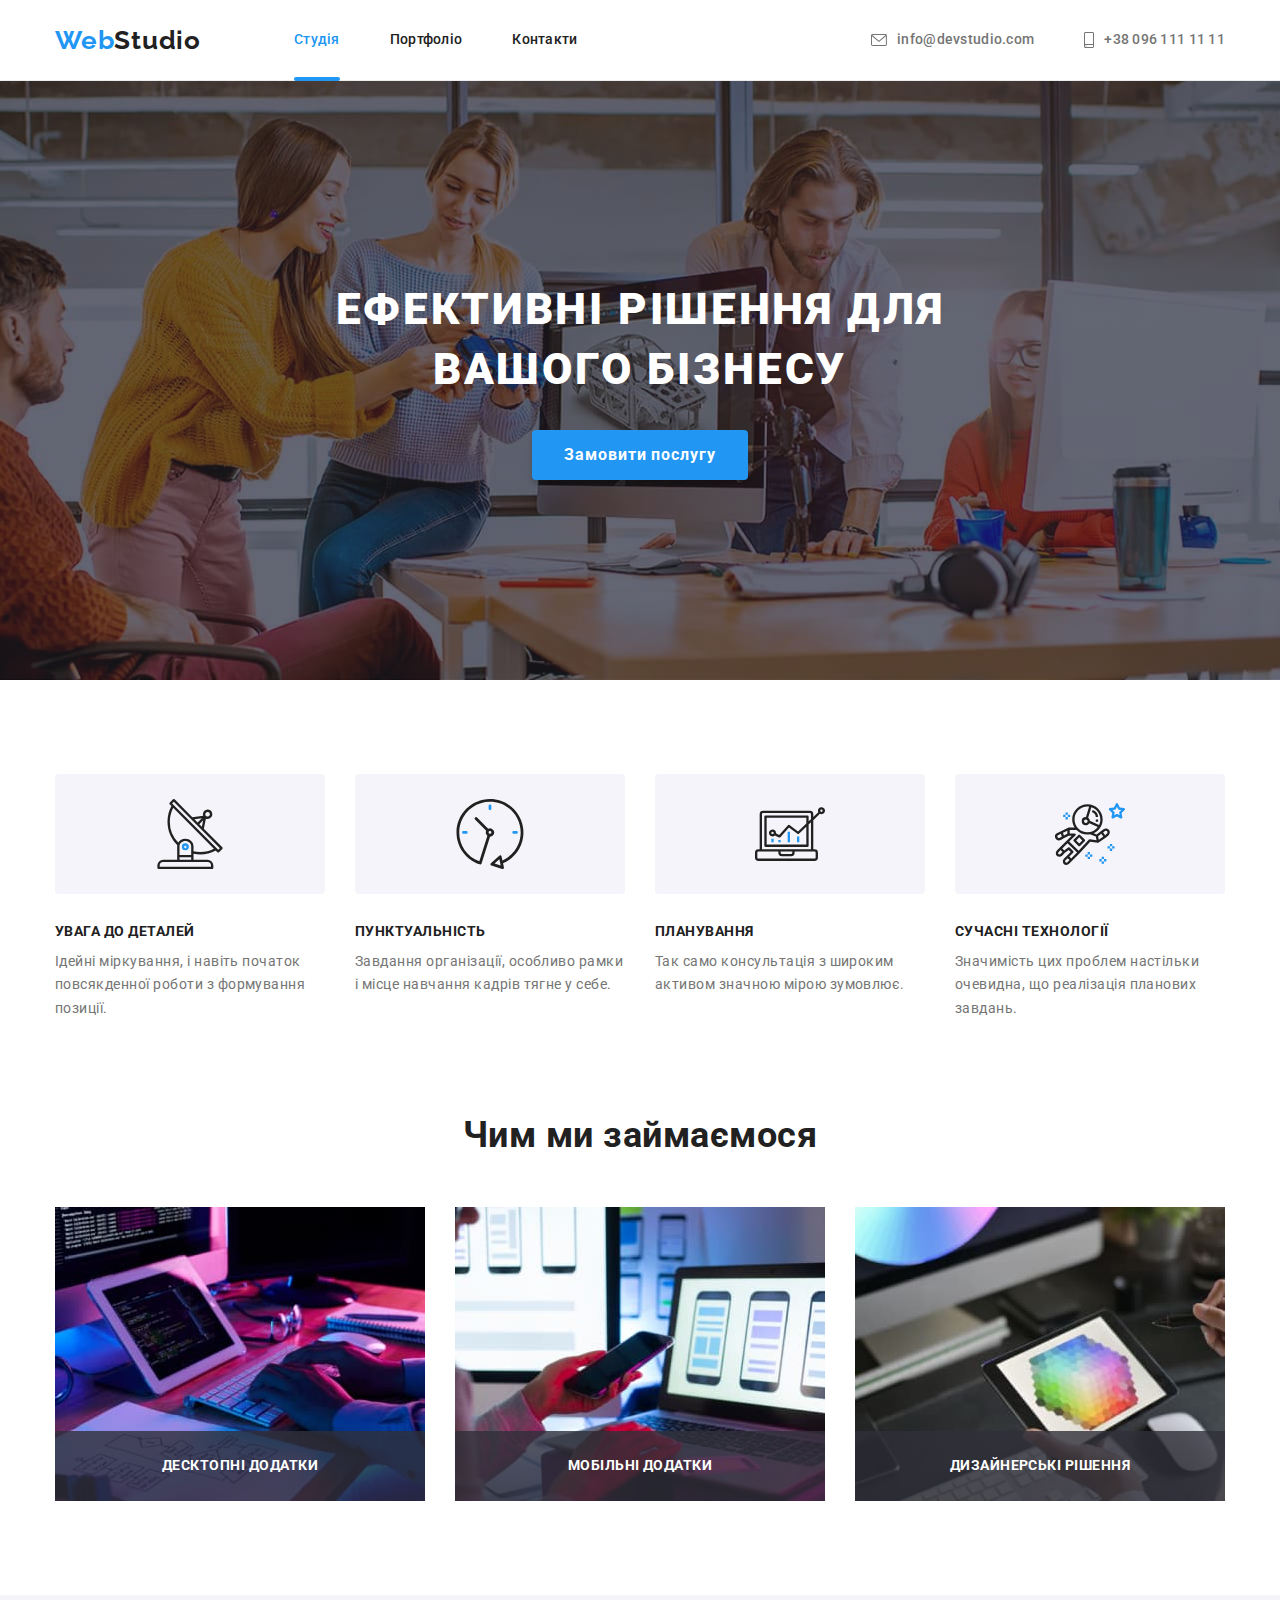
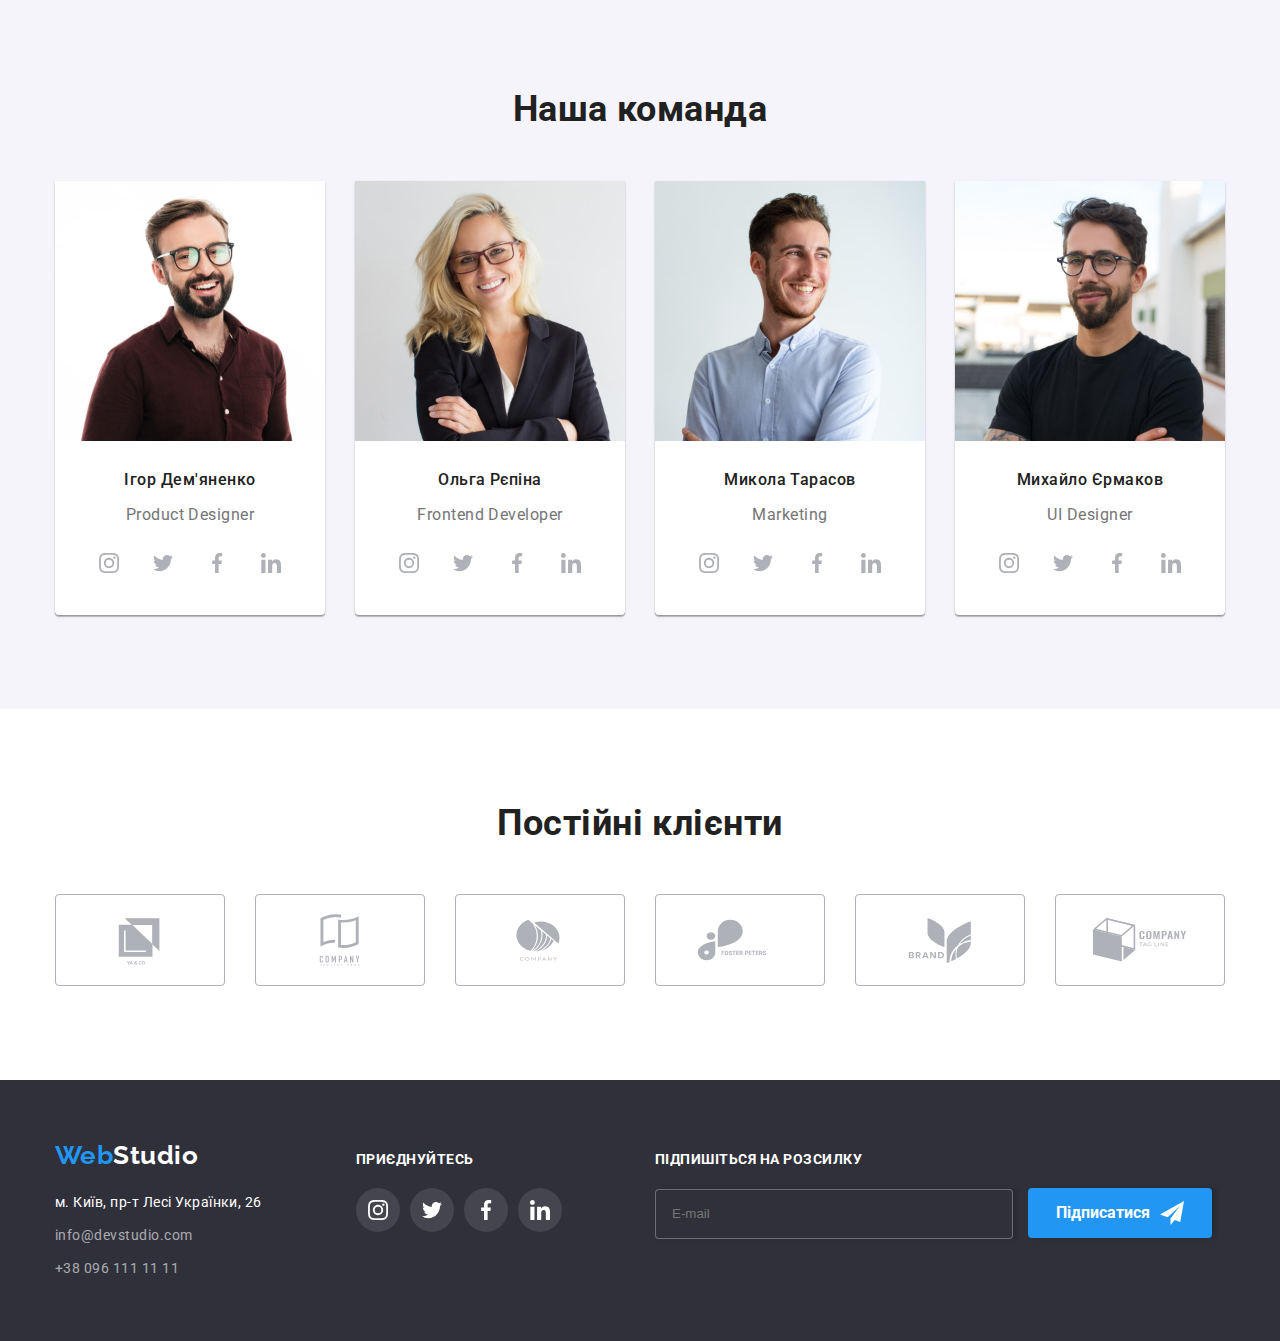
==== index.html @ 7a82b0f8 "Added form for footer" ====
<!DOCTYPE html>
<html lang="uk">
  <head>
    <meta charset="UTF-8" />
    <meta http-equiv="X-UA-Compatible" content="IE=edge" />
    <meta name="viewport" content="width=device-width, initial-scale=1.0" />
    <link
      href="https://fonts.googleapis.com/css2?family=Raleway:wght@700&family=Roboto:wght@400;500;700;900&display=swap"
      rel="stylesheet"
    />
    <link
      rel="stylesheet"
      href="https://cdnjs.cloudflare.com/ajax/libs/modern-normalize/1.1.0/modern-normalize.min.css"
      integrity="sha512-wpPYUAdjBVSE4KJnH1VR1HeZfpl1ub8YT/NKx4PuQ5NmX2tKuGu6U/JRp5y+Y8XG2tV+wKQpNHVUX03MfMFn9Q=="
      crossorigin="anonymous"
      referrerpolicy="no-referrer"
    />
    <link rel="stylesheet" href="./css/styles.css" />
    <title>Web Studio</title>
  </head>

  <body>
    <!--Header-->
    <header class="page-header">
      <div class="container main-nav">
        <nav class="site-nav">
          <a href="./" class="logo"><span>Web</span>Studio</a>

          <ul class="nav-list list">
            <li class="item"><a href="./index.html" class="link current">Студія</a></li>
            <li class="item"><a href="./portfolio.html" class="link">Портфоліо</a></li>
            <li class="item"><a href="" class="link">Контакти</a></li>
          </ul>
        </nav>

        <ul class="contact-nav list">
          <li class="item">
            <a href="mailto:info@devstudio.com" class="contact link"
              ><svg class="contact-icon" width="16" height="12">
                <use href="./images/symbol-defs.svg#envelope"></use></svg
              >info@devstudio.com</a
            >
          </li>
          <li class="item">
            <a href="tel:+380961111111" class="contact link"
              ><svg class="contact-icon" width="10" height="16">
                <use href="./images/symbol-defs.svg#smartphone"></use></svg
              >+38 096 111 11 11</a
            >
          </li>
        </ul>
      </div>
    </header>

    <main>
      <!-- Hero -->
      <section class="section hero">
        <div class="container">
          <h1 class="hero-title">
            Ефективні рішення для <br />
            вашого бізнесу
          </h1>
          <button type="button" class="btn primary" data-modal-open>Замовити послугу</button>
        </div>
      </section>

      <!--Feautures-->
      <section class="section">
        <!-- Прихований заголовок -->
        <h2 class="visually-hidden">Наші переваги</h2>
        <div class="container section-content">
          <ul class="features-list list">
            <li class="item">
              <div class="features-thumb">
                <svg class="features-icon" width="70" height="70">
                  <use href="./images/symbol-defs.svg#antenna"></use>
                </svg>
              </div>
              <h3 class="title">УВАГА ДО ДЕТАЛЕЙ</h3>
              <p>Ідейні міркування, і навіть початок повсякденної роботи з формування позиції.</p>
            </li>
            <li class="item">
              <div class="features-thumb">
                <svg class="features-icon" width="70" height="70">
                  <use href="./images/symbol-defs.svg#clock"></use>
                </svg>
              </div>
              <h3 class="title">ПУНКТУАЛЬНІСТЬ</h3>
              <p>Завдання організації, особливо рамки і місце навчання кадрів тягне у себе.</p>
            </li>
            <li class="item">
              <div class="features-thumb">
                <svg class="features-icon" width="70" height="70">
                  <use href="./images/symbol-defs.svg#diagram"></use>
                </svg>
              </div>
              <h3 class="title">ПЛАНУВАННЯ</h3>
              <p>Так само консультація з широким активом значною мірою зумовлює.</p>
            </li>
            <li class="item">
              <div class="features-thumb">
                <svg class="features-icon" width="70" height="70">
                  <use href="./images/symbol-defs.svg#astronaut"></use>
                </svg>
              </div>
              <h3 class="title">СУЧАСНІ ТЕХНОЛОГІЇ</h3>
              <p>Значимість цих проблем настільки очевидна, що реалізація планових завдань.</p>
            </li>
          </ul>
        </div>
      </section>

      <!--Gallery-->
      <section class="about section">
        <div class="container section-content">
          <h2 class="section-title">Чим ми займаємося</h2>
          <ul class="gallery-list list">
            <li class="item">
              <div class="gallery-thumb">
                <img src="./images/desktop.jpg" alt="десктоп" width="370" height="294" />
                <div class="gallery-item-title">
                  <h3 class="title">Десктопні додатки</h3>
                </div>
              </div>
            </li>
            <li class="item">
              <div class="gallery-thumb">
                <img src="./images/notebook.jpg" alt="ноутбук" width="370" height="294" />
                <div class="gallery-item-title">
                  <h3 class="title">Мобільні додатки</h3>
                </div>
              </div>
            </li>
            <li class="item">
              <div class="gallery-thumb">
                <img src="./images/tablet.jpg" alt="таблет" width="370" height="294" />
                <div class="gallery-item-title">
                  <h3 class="title">Дизайнерські рішення</h3>
                </div>
              </div>
            </li>
          </ul>
        </div>
      </section>

      <!--Team-->
      <section class="section team">
        <div class="container">
          <h2 class="section-title">Наша команда</h2>
          <ul class="team-list list">
            <li class="item">
              <img src="./images/ihor.jpg" alt="Ігор Дем'яненко" width="270" height="260" />
              <div class="team-card">
                <h3 class="title">Ігор Дем'яненко</h3>
                <p lang="en">Product Designer</p>
                <ul class="social-list list">
                  <li class="social-item">
                    <a href="./" class="social-link" aria-label="Посилання на Instagram">
                      <svg class="social-icon" width="20" height="20">
                        <use href="./images/symbol-defs.svg#instagram"></use>
                      </svg>
                    </a>
                  </li>
                  <li class="social-item">
                    <a href="./" class="social-link" aria-label="Посилання на Twitter">
                      <svg class="social-icon" width="20" height="20">
                        <use href="./images/symbol-defs.svg#twitter"></use>
                      </svg>
                    </a>
                  </li>
                  <li class="social-item">
                    <a href="./" class="social-link" aria-label="Посилання на Facebook">
                      <svg class="social-icon" width="20" height="20">
                        <use href="./images/symbol-defs.svg#facebook"></use>
                      </svg>
                    </a>
                  </li>
                  <li class="social-item">
                    <a href="./" class="social-link" aria-label="Посилання на Linkedin">
                      <svg class="social-icon" width="20" height="20">
                        <use href="./images/symbol-defs.svg#linkedin"></use>
                      </svg>
                    </a>
                  </li>
                </ul>
              </div>
            </li>
            <li class="item">
              <img src="./images/olha.jpg" alt="Ольга Рєпіна" width="270" height="260" />
              <div class="team-card">
                <h3 class="title">Ольга Рєпіна</h3>
                <p lang="en">Frontend Developer</p>
                <ul class="social-list list">
                  <li class="social-item">
                    <a href="./" class="social-link" aria-label="Посилання на Instagram">
                      <svg class="social-icon" width="20" height="20">
                        <use href="./images/symbol-defs.svg#instagram"></use>
                      </svg>
                    </a>
                  </li>
                  <li class="social-item">
                    <a href="./" class="social-link" aria-label="Посилання на Twitter">
                      <svg class="social-icon" width="20" height="20">
                        <use href="./images/symbol-defs.svg#twitter"></use>
                      </svg>
                    </a>
                  </li>
                  <li class="social-item">
                    <a href="./" class="social-link" aria-label="Посилання на Facebook">
                      <svg class="social-icon" width="20" height="20">
                        <use href="./images/symbol-defs.svg#facebook"></use>
                      </svg>
                    </a>
                  </li>
                  <li class="social-item">
                    <a href="./" class="social-link" aria-label="Посилання на Linkedin">
                      <svg class="social-icon" width="20" height="20">
                        <use href="./images/symbol-defs.svg#linkedin"></use>
                      </svg>
                    </a>
                  </li>
                </ul>
              </div>
            </li>
            <li class="item">
              <img src="./images/mykola.jpg" alt="Микола Тарасов" width="270" height="260" />
              <div class="team-card">
                <h3 class="title">Микола Тарасов</h3>
                <p lang="en">Marketing</p>
                <ul class="social-list list">
                  <li class="social-item">
                    <a href="./" class="social-link" aria-label="Посилання на Instagram">
                      <svg class="social-icon" width="20" height="20">
                        <use href="./images/symbol-defs.svg#instagram"></use>
                      </svg>
                    </a>
                  </li>
                  <li class="social-item">
                    <a href="./" class="social-link" aria-label="Посилання на Twitter">
                      <svg class="social-icon" width="20" height="20">
                        <use href="./images/symbol-defs.svg#twitter"></use>
                      </svg>
                    </a>
                  </li>
                  <li class="social-item">
                    <a href="./" class="social-link" aria-label="Посилання на Facebook">
                      <svg class="social-icon" width="20" height="20">
                        <use href="./images/symbol-defs.svg#facebook"></use>
                      </svg>
                    </a>
                  </li>
                  <li class="social-item">
                    <a href="./" class="social-link" aria-label="Посилання на Linkedin">
                      <svg class="social-icon" width="20" height="20">
                        <use href="./images/symbol-defs.svg#linkedin"></use>
                      </svg>
                    </a>
                  </li>
                </ul>
              </div>
            </li>
            <li class="item">
              <img src="./images/myhailo.jpg" alt="Михайло Єрмаков" width="270" height="260" />
              <div class="team-card">
                <h3 class="title">Михайло Єрмаков</h3>
                <p lang="en">UI Designer</p>
                <ul class="social-list list">
                  <li class="social-item">
                    <a href="./" class="social-link" aria-label="Посилання на Instagram">
                      <svg class="social-icon" width="20" height="20">
                        <use href="./images/symbol-defs.svg#instagram"></use>
                      </svg>
                    </a>
                  </li>
                  <li class="social-item">
                    <a href="./" class="social-link" aria-label="Посилання на Twitter">
                      <svg class="social-icon" width="20" height="20">
                        <use href="./images/symbol-defs.svg#twitter"></use>
                      </svg>
                    </a>
                  </li>
                  <li class="social-item">
                    <a href="./" class="social-link" aria-label="Посилання на Facebook">
                      <svg class="social-icon" width="20" height="20">
                        <use href="./images/symbol-defs.svg#facebook"></use>
                      </svg>
                    </a>
                  </li>
                  <li class="social-item">
                    <a href="./" class="social-link" aria-label="Посилання на Linkedin">
                      <svg class="social-icon" width="20" height="20">
                        <use href="./images/symbol-defs.svg#linkedin"></use>
                      </svg>
                    </a>
                  </li>
                </ul>
              </div>
            </li>
          </ul>
        </div>
      </section>

      <!--Partners-->
      <section class="section partner">
        <div class="container">
          <h2 class="section-title">Постійні клієнти</h2>
          <ul class="partner-list list">
            <li class="client-item">
              <a href="./" class="client-link">
                <svg class="client-icon" width="106" height="60">
                  <use href="./images/symbol-defs.svg#client1"></use>
                </svg>
              </a>
            </li>
            <li class="client-item">
              <a href="./" class="client-link">
                <svg class="client-icon" width="106" height="60">
                  <use href="./images/symbol-defs.svg#client2"></use>
                </svg>
              </a>
            </li>
            <li class="client-item">
              <a href="./" class="client-link">
                <svg class="client-icon" width="106" height="60">
                  <use href="./images/symbol-defs.svg#client3"></use>
                </svg>
              </a>
            </li>
            <li class="client-item">
              <a href="./" class="client-link">
                <svg class="client-icon" width="106" height="60">
                  <use href="./images/symbol-defs.svg#client4"></use>
                </svg>
              </a>
            </li>
            <li class="client-item">
              <a href="./" class="client-link">
                <svg class="client-icon" width="106" height="60">
                  <use href="./images/symbol-defs.svg#client5"></use>
                </svg>
              </a>
            </li>
            <li class="client-item">
              <a href="./" class="client-link">
                <svg class="client-icon" width="106" height="60">
                  <use href="./images/symbol-defs.svg#client6"></use>
                </svg>
              </a>
            </li>
          </ul>
        </div>
      </section>
    </main>

    <!--Footer-->
    <footer class="footer">
      <div class="container footer-nav">
        <div class="footer-address">
          <a href="/" class="footer-logo"><span>Web</span>Studio</a>
          <address class="address item">м. Київ, пр-т Лесі Українки, 26</address>

          <ul class="footer-contact list">
            <li class="item">
              <a href="mailto:info@devstudio.com" class="link">info@devstudio.com</a>
            </li>
            <li class="item"><a href="tel:+380961111111" class="link">+38 096 111 11 11</a></li>
          </ul>
        </div>
        <div class="footer-social">
          <p class="footer-title">Приєднуйтесь</p>
          <ul class="footer-list list">
            <li class="footer-item">
              <a href="./" class="footer-link" aria-label="Посилання на Instagram">
                <svg class="social-icon" width="20" height="20">
                  <use href="./images/symbol-defs.svg#instagram"></use>
                </svg>
              </a>
            </li>
            <li class="footer-item">
              <a href="./" class="footer-link" aria-label="Посилання на Twitter">
                <svg class="social-icon" width="20" height="20">
                  <use href="./images/symbol-defs.svg#twitter"></use>
                </svg>
              </a>
            </li>
            <li class="footer-item">
              <a href="./" class="footer-link" aria-label="Посилання на Facebook">
                <svg class="social-icon" width="20" height="20">
                  <use href="./images/symbol-defs.svg#facebook"></use>
                </svg>
              </a>
            </li>
            <li class="footer-item">
              <a href="./" class="footer-link" aria-label="Посилання на Linkedin">
                <svg class="social-icon" width="20" height="20">
                  <use href="./images/symbol-defs.svg#linkedin"></use>
                </svg>
              </a>
            </li>
          </ul>
        </div>
        <div class="footer-form">
          <form class="footer-form-field">
          <label for="newslatter" class="footer-form-title">Підпишіться на розсилку</label>
          <input class="footer-form-email" type="email" name="mail" id="newslatter" placeholder="E-mail">
          <button class="footer-form-button" type="submit">Підписатися</button>
        </form>
        </div>
      </div>
    </footer>

    <div class="backdrop is-hidden" data-modal>
      <div class="modal">
        <button class="modal-button" type="button" data-modal-close>
          <svg width="11" height="11">
            <use href="./images/symbol-defs.svg#close"></use>
          </svg>
        </button>
      </div>
    </div>
    <script src="./js/modal.js"></script>
  </body>
</html>
---- css/styles.css ----
:root {
  --primary-text-color: #757575;
  --secondary-text-color: #ffffff;
  --title-text-color: #212121;
  --accent-color: #2196f3;
  --primary-bg-color: #f5f5f5;
  --secondary-bg-color: #f5f4fa;
  --modal-bg-color: #ffffff;
  --card-set-gap: 30px;
  --titing-function: cubic-bezier(0.4, 0, 0.2, 1);
}

body {
  margin: 0;
  padding-top: 80px;
  
  color: var(--primary-text-color);
  background-color: #fff;

  font-family: roboto, sans-serif;
  letter-spacing: 0.03em;
}

/* Utilities */

*,
*::before,
*::after {
  box-sizing: border-box;
}

img {
  display: block;
  max-width: 100%;
  height: auto;
}

.list {
  padding: 0;
  margin: 0;
  list-style: none;
}

.visually-hidden {
  position: absolute;
  white-space: nowrap;
  width: 1px;
  height: 1px;
  overflow: hidden;
  border: 0;
  padding: 0;
  clip: rect(0 0 0 0);
  clip-path: inset(50%);
  margin: -1px;
}

/* Container */

.container {
  width: 1200px;
  padding-left: 15px;
  padding-right: 15px;
  margin-left: auto;
  margin-right: auto;
}

/* ------------------------------------------------ */
/* Page header */

.page-header {
  position: fixed;
  width: 100%;
  top: 0;
  left: 0;
  min-height: 80px;
  z-index: 5;

  background-color: var(--secondary-text-color);
  border-bottom: 1px solid #ececec;
}

/* Logo */
.logo {
  color: var(--title-text-color);

  text-decoration: none;
  font-family: Raleway, sans-serif;
  font-weight: 700;
  font-size: 26px;
  line-height: 1.19;
  letter-spacing: 0.03em;
}

.logo span {
  color: var(--accent-color);
}

/* Site nav */

.main-nav {
  display: flex;
}

.site-nav {
  display: flex;
  align-items: center;
}

.site-nav .item + .item {
  margin-left: 50px;
}

.nav-list {
  display: flex;
  margin-left: 93px;
}

.nav-list .item {
  position: relative;
}

.current::after {
  position: absolute;
  content: '';
  bottom: -1px;
  right: 0;

  display: block;
  width: 100%;
  height: 4px;

  background-color: var(--accent-color);
  border-radius: 2px;
}

.site-nav .link {
  display: block;
  padding-top: 32px;
  padding-bottom: 32px;

  color: var(--title-text-color);

  text-decoration: none;
  font-weight: 500;
  font-size: 14px;
  line-height: 1.14;
  letter-spacing: 0.02em;

  transition: color 250ms var(--titing-function);
}

.site-nav .link:hover,
.site-nav .link:focus {
  color: var(--accent-color);
}

.site-nav .link.current {
  color: var(--accent-color);
}

.contact-nav {
  display: flex;
  margin-left: auto;
}

.contact-nav .item + .item {
  margin-left: 50px;
}

.contact-nav .contact {
  display: inline-flex;
  padding-top: 32px;
  padding-bottom: 32px;
  align-items: center;

  color: var(--primary-text-color);
  text-decoration: none;
  font-weight: 500;
  font-size: 14px;
  line-height: 1.14;
  letter-spacing: 0.02em;

  transition: color 250ms var(--titing-function);
}

.contact:hover,
.contact:focus {
  color: var(--accent-color);
}

.contact-icon {
  fill: var(--primary-text-color);
  margin-right: 10px;

  transition: fill 250ms var(--titing-function);
}

.contact:hover .contact-icon,
.contact:focus .contact-icon {
  fill: var(--accent-color);
}

/* Hero */

.section.no-padding {
  padding-top: 0;
  padding-bottom: 0;
}

.section {
  padding-top: 94px;
  padding-bottom: 94px;

  font-size: 14px;
  line-height: 1.71;
}

.hero {
  text-align: center;
  padding-top: 200px;
  padding-bottom: 200px;

  background-repeat: no-repeat;
  background-position: center;
  background-size: cover;

  background-color: #2F303A;
}

.section.hero {
  max-width: 1600px;
  max-height: 600px;
  margin-left: auto;
  margin-right: auto;
  background-image:
    linear-gradient(to right,
      rgba(47, 48, 58, 0.4),
      rgba(47, 48, 58, 0.4)),
    url("../images/background.jpg");
}

.hero-title {
  margin-top: 0;
  margin-bottom: 30px;

  color: var(--secondary-text-color);
  font-weight: 900;
  font-size: 44px;
  line-height: 1.36;
  letter-spacing: 0.06em;
  text-transform: uppercase;
}

/* main button */

.btn.primary {
  display: inline-block;
  border-radius: 4px;
  padding: 10px 32px;
  min-width: 216px;
  cursor: pointer;

  border: none;
  box-shadow: 0px 4px 4px rgba(0, 0, 0, 0.15);

  color: var(--secondary-text-color);
  background-color: var(--accent-color);

  font-family: inherit;
  font-weight: 700;
  font-size: 16px;
  line-height: 1.87;
  letter-spacing: 0.06em;
  text-align: center;

  transition: background-color 250ms var(--titing-function);
}

.btn.primary:hover,
.btn.primary:focus {
  color: var(--primary-bg-color);
  background-color: #188CE8;
}

/* Прихований заголовок */
.hiden-title {
  margin-top: 0;
  margin-bottom: 0;
}

/* Sections*/

.section-title {
  margin-top: 0;
  margin-bottom: 50px;

  color: var(--title-text-color);
  font-weight: 700;
  font-size: 36px;
  line-height: 1.16;
  text-align: center;
}

.section-content .title {
  margin-top: 0;
  margin-bottom: 10px;

  color: var(--title-text-color);
  font-weight: 700;
  font-size: 14px;
  line-height: 1.14;
  text-transform: uppercase;
}

.section-content p {
  margin-top: 0;
  margin-bottom: 0;
}

/* Features */

.features-list {
  display: flex;
  flex-wrap: wrap;
  gap: var(--card-set-gap);
}

.features-list > .item {
  flex-basis: calc((100% - 90px) / 4);
}

.features-thumb {
  display: block;
  margin-bottom: 30px;
  height: 120px;
  padding: 25px 100px;

  border-radius: 4px;
  background-color: var(--secondary-bg-color);
}

.features-icon {
  background-position: center;
}

/* Gallery */

.section.about {
  padding-top: 0;
}

.gallery-list {
  display: flex;
  flex-wrap: wrap;
  gap: var(--card-set-gap);

  text-align: center;
}

.gallery-list > .item {
  flex-basis: calc((100% - 60px) / 3);
}

.gallery-thumb {
  position: relative;
}

.gallery-item-title {
  position: absolute;
  width: 100%;
  bottom: 0;
  left: 0;

  padding-top: 27px;
  padding-bottom: 27px;

  background-color: rgba(47, 48, 58, 0.8);
}

.gallery-item-title .title {
  margin: 0;
  
  text-transform: uppercase;
  color: var(--secondary-text-color);
}

/* Team */

.team {
  background-color: #F5F4FA;
  font-size: 16px;
  line-height: 1.18;
  text-align: center;
}

.team-list .title {
  color: var(--title-text-color);
  font-weight: 500;
  font-size: 16px;
  line-height: 1.18;
}

.team-list {
  display: flex;
  flex-wrap: wrap;
  gap: var(--card-set-gap);
}

.team-list > .item {
  flex-basis: calc((100% - 90px) / 4);

  background-color: #ffffff;
  border-radius: 0px 0px 4px 4px;
  box-shadow: 
    0px 1px 3px rgba(0, 0, 0, 0.12), 
    0px 1px 1px rgba(0, 0, 0, 0.14), 
    0px 2px 1px rgba(0, 0, 0, 0.2);
}

.team-card h3 {
  margin-top: 0;
}

.team-card p {
  margin-top: 0;
  margin-bottom: 16px;
}

.team-card {
  padding-top: 30px;
  padding-bottom: 30px;
}

.social-list {
  display: flex;
  flex-wrap: wrap;
  gap: 10px;
  justify-content: center;
}

.social-link {
  display: flex;
  justify-content: center;
  align-items: center;
  background-color: inherit;
  border-radius: 50%;
  height: 44px;
  width: 44px;

  transition: background-color 250ms var(--titing-function);
}

.social-icon {
  width: 20px;
  height: 20px;
  fill: #AFB1B8; 

  transition: fill 250ms var(--titing-function);
}

.social-link:hover,
.social-link:focus {
  background-color: var(--accent-color);
  border-radius: 50%;
}

.social-link:hover .social-icon,
.social-link:focus .social-icon {
  fill: #ffffff;
}

/* Partners */

.section.partner {
  text-align: center;
}

.partner-list {
  display: flex;
  flex-wrap: wrap;
  gap: var(--card-set-gap);
}

.partner-list .client-item {
  flex-basis: calc((100% - 150px) / 6);  
}

.client-link {
  display: block;
  height: 92px;
  padding-top: 16px;
  padding-bottom: 16px;

  border-radius: 4px;
  border: 1px solid #AFB1B8;

  transition: border 250ms var(--titing-function);
}

.client-link:hover,
.client-link:focus {
  border: 1px solid var(--accent-color);
  cursor: pointer;
}

.client-icon {
  fill: #AFB1B8;

  transition: fill 250ms var(--titing-function);
}

.client-link:hover .client-icon,
.client-link:focus .client-icon {
  fill: var(--accent-color);
}

/* Footer */

.footer {
  padding-top: 60px;
  padding-bottom: 60px;

  background-color: #2f303a;
  font-size: 14px;
  line-height: 1.71;
}

.footer-nav {
  display: flex;
  align-items: baseline;
}

.footer-logo {
  display: inline-block;
  margin-bottom: 20px;

  color: #ffffff;
  text-decoration: none;
  font-family: Raleway, sans-serif;
  font-weight: 700;
  font-size: 26px;
  line-height: 1.19;
}

.footer-logo span {
  color: var(--accent-color);
}

.footer-address {
  margin-right: 70px;
  width: 231px;
}

.address {
  color: #ffffff;
  font-style: normal;
}

.footer-nav .item:not(:last-child) {
  margin-bottom: 9px;
}

.footer-contact .link {
  color: rgba(255, 255, 255, 0.6);

  text-decoration: none;

  transition: color 250ms var(--titing-function);
}

.footer-contact .link:hover,
.footer-contact .link:focus {
  color: var(--accent-color);
}

.footer-title {
  font-weight: 700;
  font-size: 14px;
  line-height: 1.14;
  text-transform: uppercase;
  
  color: #FFFFFF;
}

.footer-social {
  display: block;
  flex-wrap: wrap;
}

.footer-list {
  display: inline-flex;
  gap: 10px;
  margin-right: 93px;
}

.footer-title {
  margin-top: 0;
  margin-bottom: 20px;
}

.footer-link {
  display: flex;
  justify-content: center;
  align-items: center;
  background: rgba(255, 255, 255, 0.1);
  border-radius: 50%;
  height: 44px;
  width: 44px;

  transition: background-color 250ms var(--titing-function);
}

.footer-link > .social-icon {
  fill: #ffffff;
}

.footer-link:hover,
.footer-link:focus {
  background-color: var(--accent-color);
  border-radius: 50%;
}

.footer-form-title {
  display: block;
  margin-bottom: 20px;

  color: var(--secondary-text-color);

  font-weight: 700;
  font-size: 14px; 
  line-height: 1.14;
  text-transform: uppercase;
}

.footer-form-email {
  width: 358px;
  height: 50px;
  padding: 15px 16px;
  margin-right: 12px;
  
  color: var(--secondary-text-color);
  background-color: #2F303A;
  border-radius: 4px;
  border: 1px solid rgba(255, 255, 255, 0.3);
  box-shadow: 4px 0px 4px rgba(0, 0, 0, 0.15);
}

.footer-form-button {
  display: inline-flex;
  align-items: center;
  max-width: 200px;
  height: 50px;
  padding: 10px 28px;
  cursor: pointer;
  

  color: var(--secondary-text-color);
  background-color: var(--accent-color);
  border: none;
  border-radius: 4px;
  box-shadow: 4px 0px 4px rgba(0, 0, 0, 0.15);

  font-family: inherit;
  font-weight: 700;
  font-size: 16px;
  line-height: 1.87;

  transition: background-color 250ms var(--titing-function);
}

.footer-form-button:hover,
.footer-form-button:focus {
  background-color: #188CE8;
}

.footer-form-button::after {
  content: '';
  width: 24px;
  height: 24px;
  margin-left: 10px;
  
  background-image: url(../images/icon-send.svg);
  background-size: contain;
}

/* ---------------Modal window----------- */

.backdrop {
  position: fixed;
  top: 0;
  left: 0;
  width: 100%;
  height: 100%;
  z-index: 6;

  background-color: rgba(0, 0, 0, 0.2);

  opacity: 1;
  transition: opacity 250ms var(--titing-function);
}

.backdrop.is-hidden {
  opacity: 0;
  pointer-events: none;
}

.modal {
  position: absolute;
  width: 528px;
  min-height: 581px;
  top: 50%;
  left: 50%;

  background-color: var(--modal-bg-color);
  box-shadow: 0px 1px 3px rgba(0, 0, 0, 0.12), 
  0px 1px 1px rgba(0, 0, 0, 0.14), 
  0px 2px 1px rgba(0, 0, 0, 0.2);
  border-radius: 4px;

  transform: translate(-50%, -50%) scale(1);
  transition: transform 250ms var(--titing-function);
}

.backdrop.is-hidden .modal {
  transform: translate(-50%, -50%) scale(1.2);
}

.modal-button {
  position: absolute;
  display: inline-block;
  top: 8px;
  right: 8px;
  width: 30px;
  height: 30px;

  cursor: pointer;
  
  border-radius: 50%;
  background-color: var(--modal-bg-color);
  border: 1px solid rgba(0, 0, 0, 0.1);
}

/* Portfolio main */

/* Buttons */

.filter {
  display: flex;
  justify-content: center;

  margin-bottom: 50px;
}

.filter .filter-item + .filter-item {
  margin-left: 8px;
}

.filter {
  list-style: none;

  background-color: #ffffff;
  font-family: inherit;
  font-weight: 500;
  font-size: 16px;
  line-height: 1.62;
  letter-spacing: 0.03em;
}

.btn.secondary {
  min-height: 38px;
  padding: 6px 22px;

  border-radius: 4px;
  border: none;

  color: var(--title-text-color);
  font-family: inherit;
  text-align: center;
  font-weight: 500;
  font-size: 16px;
  line-height: 1.62;
  letter-spacing: 0.03em;

  transition: background-color 250ms var(--titing-function),
  color 250ms var(--titing-function),
  box-shadow 250ms var(--titing-function);
}

.btn.secondary:hover,
.btn.secondary:focus {
  color: var(--secondary-text-color);
  background-color: var(--accent-color);
  box-shadow: 
    0px 3px 1px rgba(0, 0, 0, 0.1), 
    0px 1px 2px rgba(0, 0, 0, 0.08),
    0px 2px 2px rgba(0, 0, 0, 0.12);

  cursor: pointer;
}

/* Cards set */

.card p {
  margin-top: 0;
  margin-bottom: 0;
}

.card-set {
  display: flex;
  flex-wrap: wrap;
  gap: var(--card-set-gap);

  font-size: 16px;
  line-height: 1.87;
}

.card-set-item {
  flex-basis: calc((100% - 60px) / 3);
}

.card-set-item .link {
  display: block;

  transition: box-shadow 250ms var(--titing-function);
}

.card-set-item .link:hover,
.card-set-item .link:focus {
  box-shadow: 0px 1px 1px rgba(0, 0, 0, 0.12), 0px 4px 4px rgba(0, 0, 0, 0.06), 1px 4px 6px rgba(0, 0, 0, 0.16);
}

.card-thumb {
  position: relative;
  overflow: hidden;
}

.card-thumb-overlay {
  position: absolute;
  width: 100%;
  height: 100%;
  top: 0;
  left: 0;
  background-color: rgba(33, 150, 243, 0.9);

  transform: translateY(100%);
  transition: transform 250ms var(--titing-function);
}

.card-set-item:hover .card-thumb-overlay,
.card-set-item:focus .card-thumb-overlay {
  transform: translateY(0);
}

.card-thumb-text {
  padding: 63px 24px 0 24px;

  font-size: 18px;
  line-height: 1.5555;

  color: var(--secondary-text-color);
}

.card-set .title {
  margin-top: 0;
  margin-bottom: 10px;

  color: var(--title-text-color);

  font-weight: 700;
  font-size: 18px;
  line-height: 2;
  letter-spacing: 0.06em;
}

.card-info {
  padding: 20px 24px;
  border-left: 1px solid #EEEEEE;
  border-right: 1px solid #EEEEEE;
  border-bottom: 1px solid #EEEEEE;
}
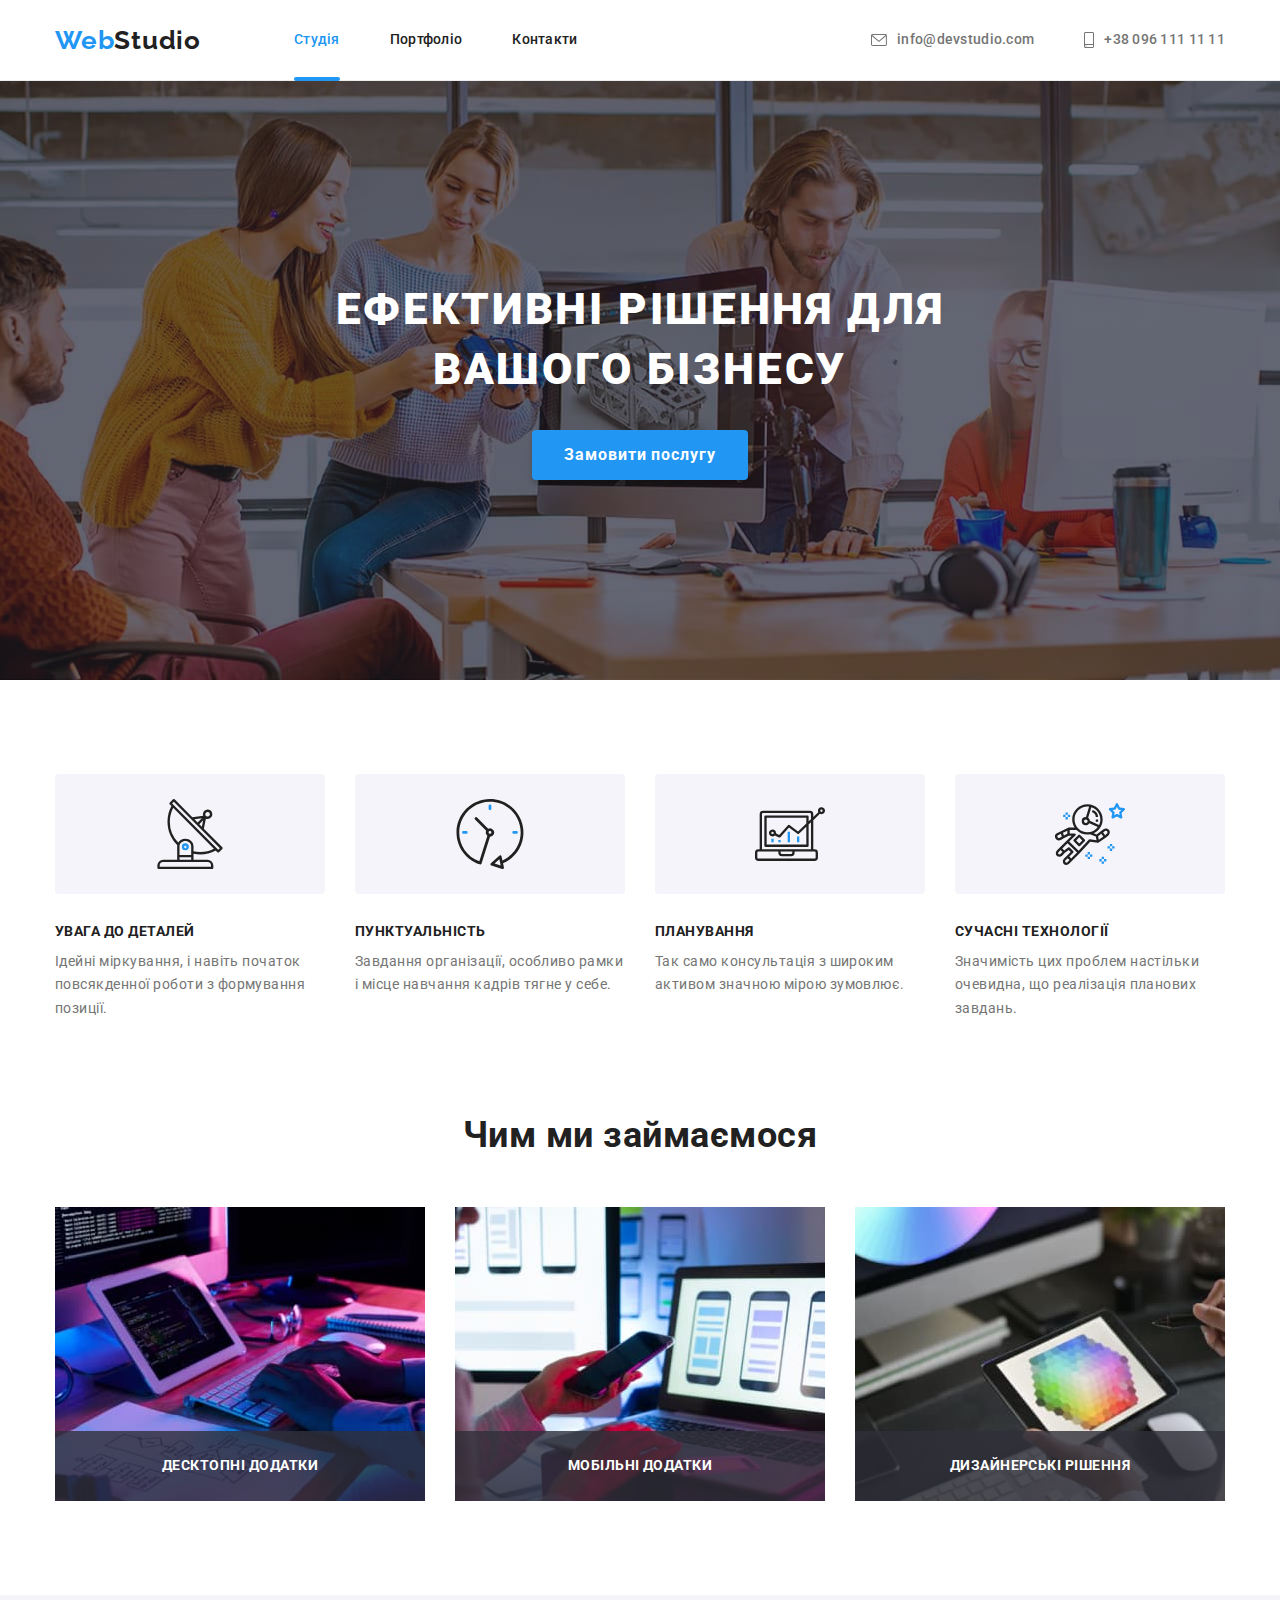
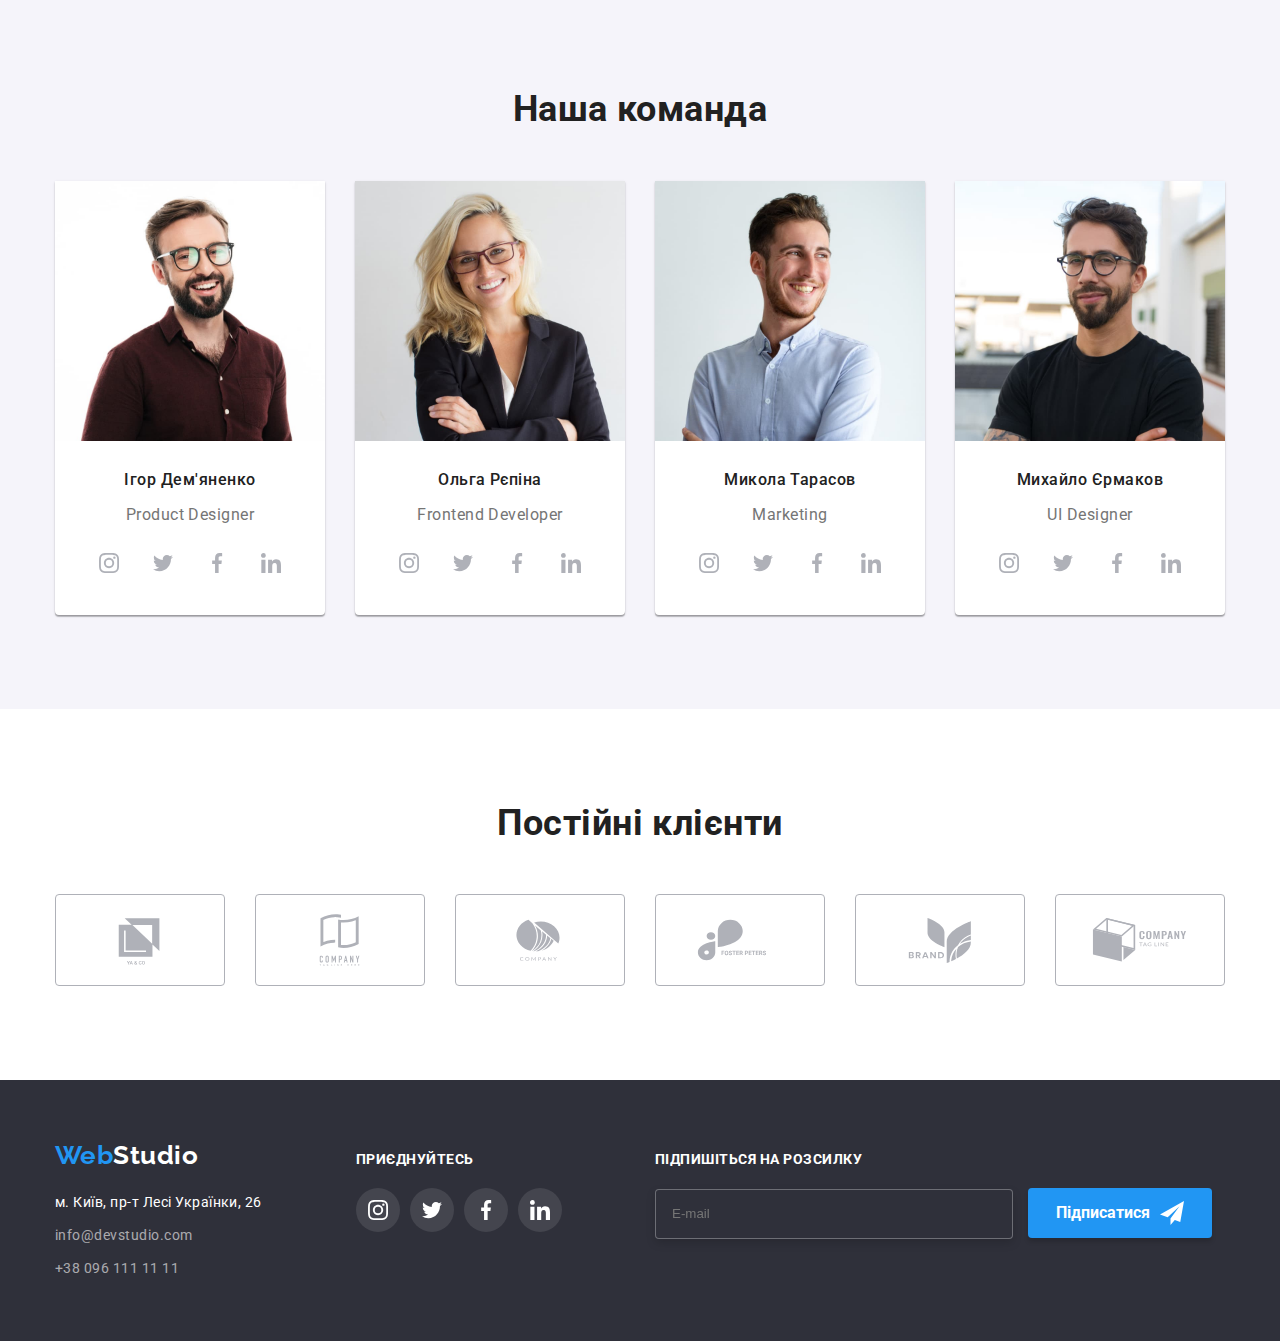
==== commit a78931e1: "Finished modal and footer forms" ====
--- a/index.html
+++ b/index.html
@@ -399,13 +399,17 @@
             </li>
           </ul>
         </div>
-        <div class="footer-form">
-          <form class="footer-form-field">
-          <label for="newslatter" class="footer-form-title">Підпишіться на розсилку</label>
-          <input class="footer-form-email" type="email" name="mail" id="newslatter" placeholder="E-mail">
+        <form class="footer-form" autocomplete="on">
+          <label class="footer-form-title" for="newslatter">Підпишіться на розсилку</label>
+          <input
+            class="footer-form-email"
+            type="email"
+            name="mail"
+            id="newslatter"
+            placeholder="E-mail"
+          />
           <button class="footer-form-button" type="submit">Підписатися</button>
         </form>
-        </div>
       </div>
     </footer>
 
@@ -416,6 +420,61 @@
             <use href="./images/symbol-defs.svg#close"></use>
           </svg>
         </button>
+        <b class="modal-title">Залиште свої дані, ми вам передзвонимо</b>
+
+        <form class="modal-form" autocomplete="on">
+          <div role="form-group" class="modal-form-field">
+            <label class="modal-form-label" for="name">Ім'я</label>
+            <svg class="modal-form-icon" width="18" height="18">
+              <use href="./images/symbol-defs.svg#person"></use>
+            </svg>
+            <input
+              class="modal-form-input"
+              type="text"
+              name="username"
+              id="name"
+            />
+          </div>
+          <div role="form-group" class="modal-form-field">
+            <label class="modal-form-label" for="tel">Телефон</label>
+            <svg class="modal-form-icon" width="18" height="18">
+              <use href="./images/symbol-defs.svg#phone"></use>
+            </svg>
+            <input
+              class="modal-form-input"
+              type="tel"
+              name="phone_number"
+              id="tel"
+            />
+          </div>
+          <div role="form-group" class="modal-form-field">
+            <label class="modal-form-label" for="mail">Пошта</label>
+            <svg class="modal-form-icon" width="18" height="18">
+              <use href="./images/symbol-defs.svg#email"></use>
+            </svg>
+            <input
+              class="modal-form-input"
+              type="email"
+              name="email_address"
+              id="mail"
+            />
+          </div>
+          <div role="form-group" class="modal-form-field">
+            <label class="modal-form-label" for="comment">Коментар</label>
+            <textarea
+              class="modal-form-input"
+              name="comment"
+              id="comment"
+              placeholder="Введіть текст"
+            ></textarea>
+          </div>
+          <label class="modal-form-accept">
+            <input class="form-accept-input" type="checkbox" name="agreement" />
+            <span class="accept-icon"></span>
+            Погоджуюся з розсилкою та приймаю<a class="accept-link link" href="#">Умови договору</a>
+          </label>
+          <button class="modal-form-button" type="submit">Відправити</button>
+        </form>
       </div>
     </div>
     <script src="./js/modal.js"></script>
--- a/css/styles.css
+++ b/css/styles.css
@@ -642,7 +642,8 @@
   background-color: #2F303A;
   border-radius: 4px;
   border: 1px solid rgba(255, 255, 255, 0.3);
-  box-shadow: 4px 0px 4px rgba(0, 0, 0, 0.15);
+  filter: drop-shadow(0px 4px 4px rgba(0, 0, 0, 0.15));
+  outline: none;
 }
 
 .footer-form-button {
@@ -658,7 +659,7 @@
   background-color: var(--accent-color);
   border: none;
   border-radius: 4px;
-  box-shadow: 4px 0px 4px rgba(0, 0, 0, 0.15);
+  box-shadow: 0px 4px 4px rgba(0, 0, 0, 0.15);
 
   font-family: inherit;
   font-weight: 700;
@@ -710,6 +711,8 @@
   min-height: 581px;
   top: 50%;
   left: 50%;
+  padding: 40px;
+  text-align: center;
 
   background-color: var(--modal-bg-color);
   box-shadow: 0px 1px 3px rgba(0, 0, 0, 0.12), 
@@ -738,6 +741,156 @@
   border-radius: 50%;
   background-color: var(--modal-bg-color);
   border: 1px solid rgba(0, 0, 0, 0.1);
+
+  transition: fill 250ms var(--titing-function);
+}
+
+.modal-button:hover,
+.modal-button:focus {
+  fill: var(--accent-color);
+}
+
+.modal-title {
+  display: block; 
+  margin-bottom: 12px;
+
+  color: var(--title-text-color);
+  font-weight: 700;
+  font-size: 20px;
+  line-height: 1.17;
+}
+
+.modal-form-field {
+  position: relative;
+  display: flex;
+  flex-direction: column;
+  margin-bottom: 10px;
+  text-align: start;
+}
+
+.modal-form-label {
+  width: max-content;
+  margin-bottom: 4px;
+
+  font-size: 12px;
+  line-height: 1.17;
+}
+
+.modal-form-input {
+  margin: 0;
+  padding: 11px 12px 11px 42px;
+
+  border-radius: 4px;
+  border: 1px solid rgba(33, 33, 33, 0.2);
+  outline: none;
+
+  transition: border-color 250ms var(--titing-function);
+}
+
+.modal-form-input:focus-within {
+  border-color: var(--accent-color);
+}
+
+.modal-form-icon {
+  position: absolute;
+  top: 50%;
+  left: 12px;
+
+  transition: fill 250ms var(--titing-function);
+}
+
+.modal-form-field:focus-within .modal-form-icon {
+  fill: var(--accent-color);  
+}
+
+.modal-form textarea {
+  height: 120px;
+  padding: 12px 16px;
+  
+  resize: none;
+}
+
+.modal-form textarea::placeholder {
+  color: rgba(117, 117, 117, 0.5);
+  font-size: 12px;
+  line-height: 1.71;
+  letter-spacing: 0.01em;
+}
+
+.modal-form-accept {
+  display: flex;
+  align-items: center;
+  margin-top: 20px;
+  margin-bottom: 30px;
+
+  font-size: 14px;
+  line-height: 1.71;
+}
+
+.modal-form-accept {
+  -webkit-appearance: none;
+  display: flex;
+  justify-content: center;
+  align-items: center;
+}
+
+.accept-link {
+  display: block;
+  margin-left: 4px;
+  
+  color: var(--accent-color);
+}
+
+.form-accept-input {
+  appearance: none;
+}
+
+.accept-icon {
+  display: block;
+  width: 16px;
+  height: 15px;
+  margin-right: 8px;
+
+  border: 2px solid #212121;
+  border-radius: 2px;
+
+  transition: background-color 250ms var(--titing-function),
+  border-color 250ms var(--titing-function);
+}
+
+.form-accept-input:checked + .accept-icon {
+  background-size: contain;
+  background-image: url(../images/full-check.svg);
+
+  background-color: var(--accent-color);
+  border-color: var(--accent-color);
+  background-origin: border-box;
+}
+
+
+.modal-form-button {
+  min-width: 200px;
+  height: 50px;
+  
+  color: var(--secondary-text-color);
+  background-color: var(--accent-color);
+  border: none;
+  border-radius: 4px;
+  box-shadow: 0px 4px 4px rgba(0, 0, 0, 0.15);
+
+  font-weight: 700;
+  font-size: 16px;
+  line-height: 1.87;
+  letter-spacing: 0.06em;
+
+  cursor: pointer;
+
+  transition: background-color 250ms var(--titing-function);
+}
+
+.modal-form-button:hover,
+.modal-form-button:focus {
+  background-color: #188CE8;
 }
 
 /* Portfolio main */
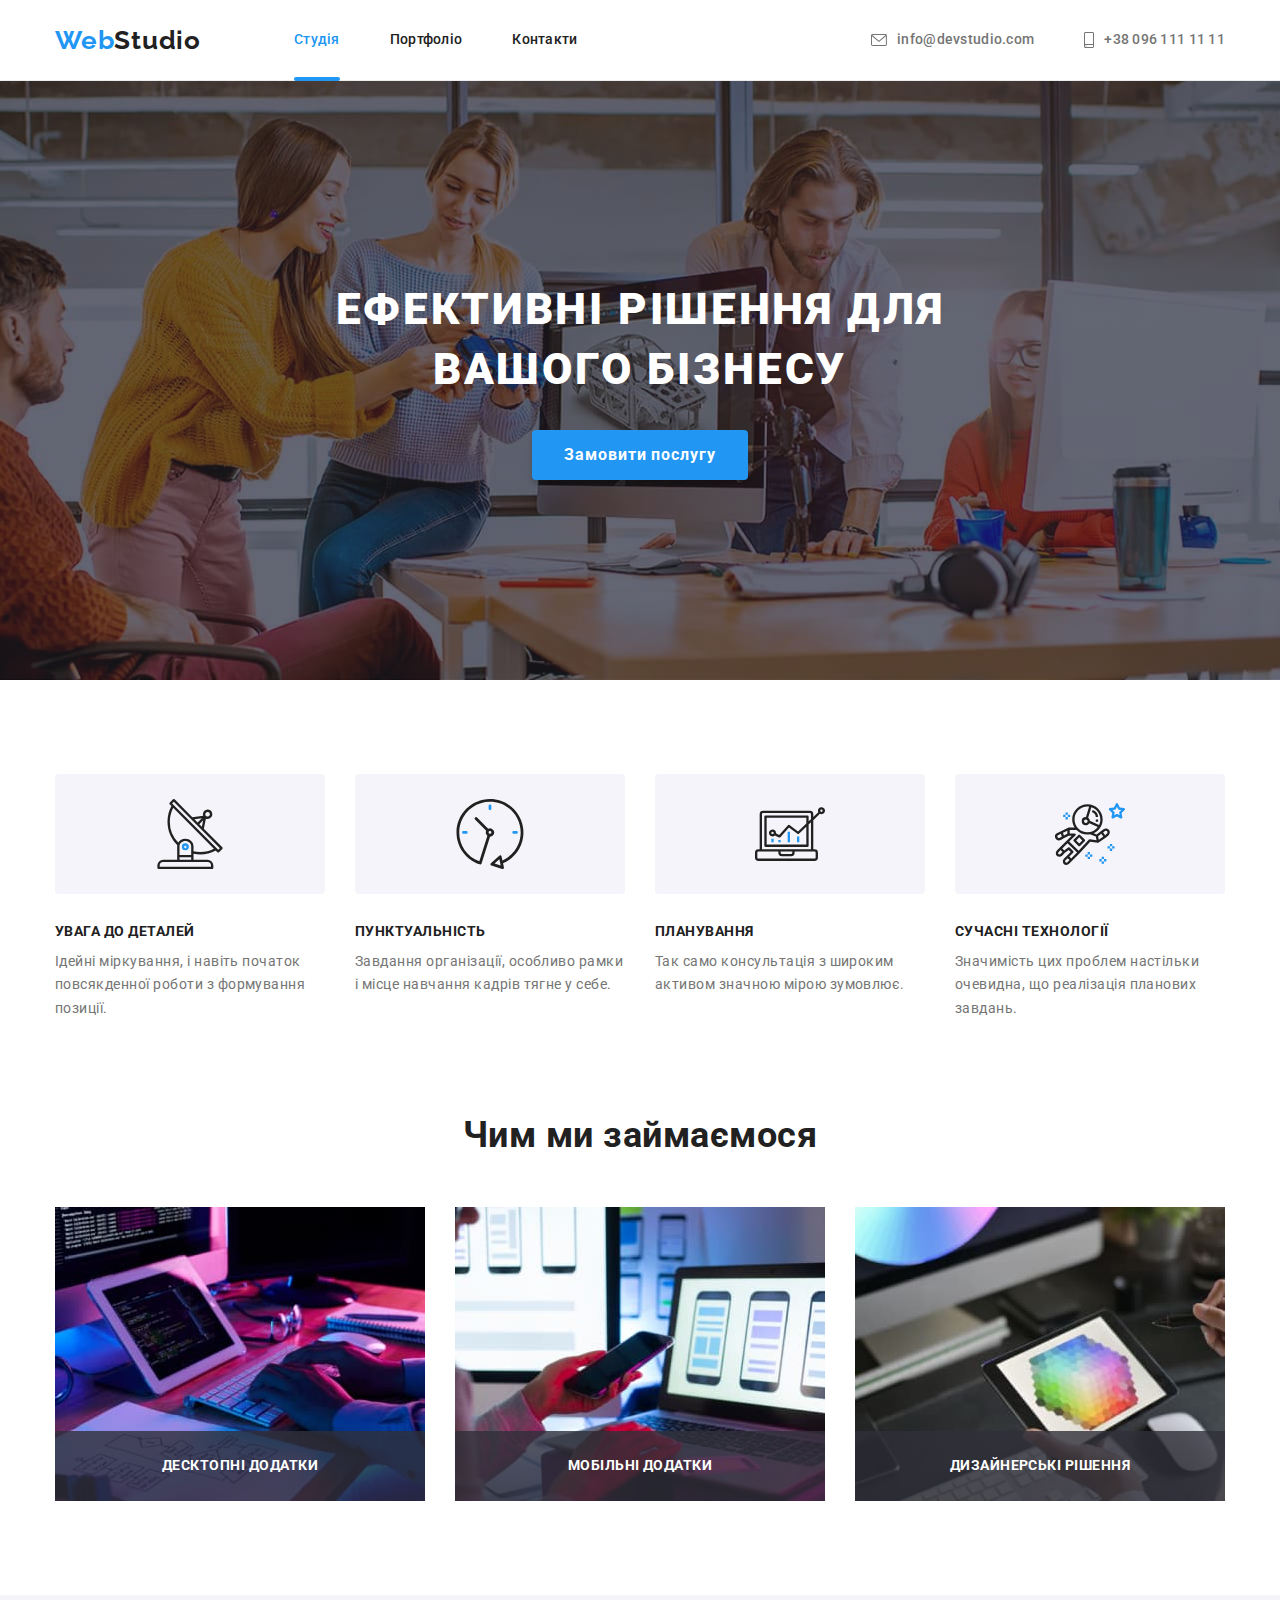
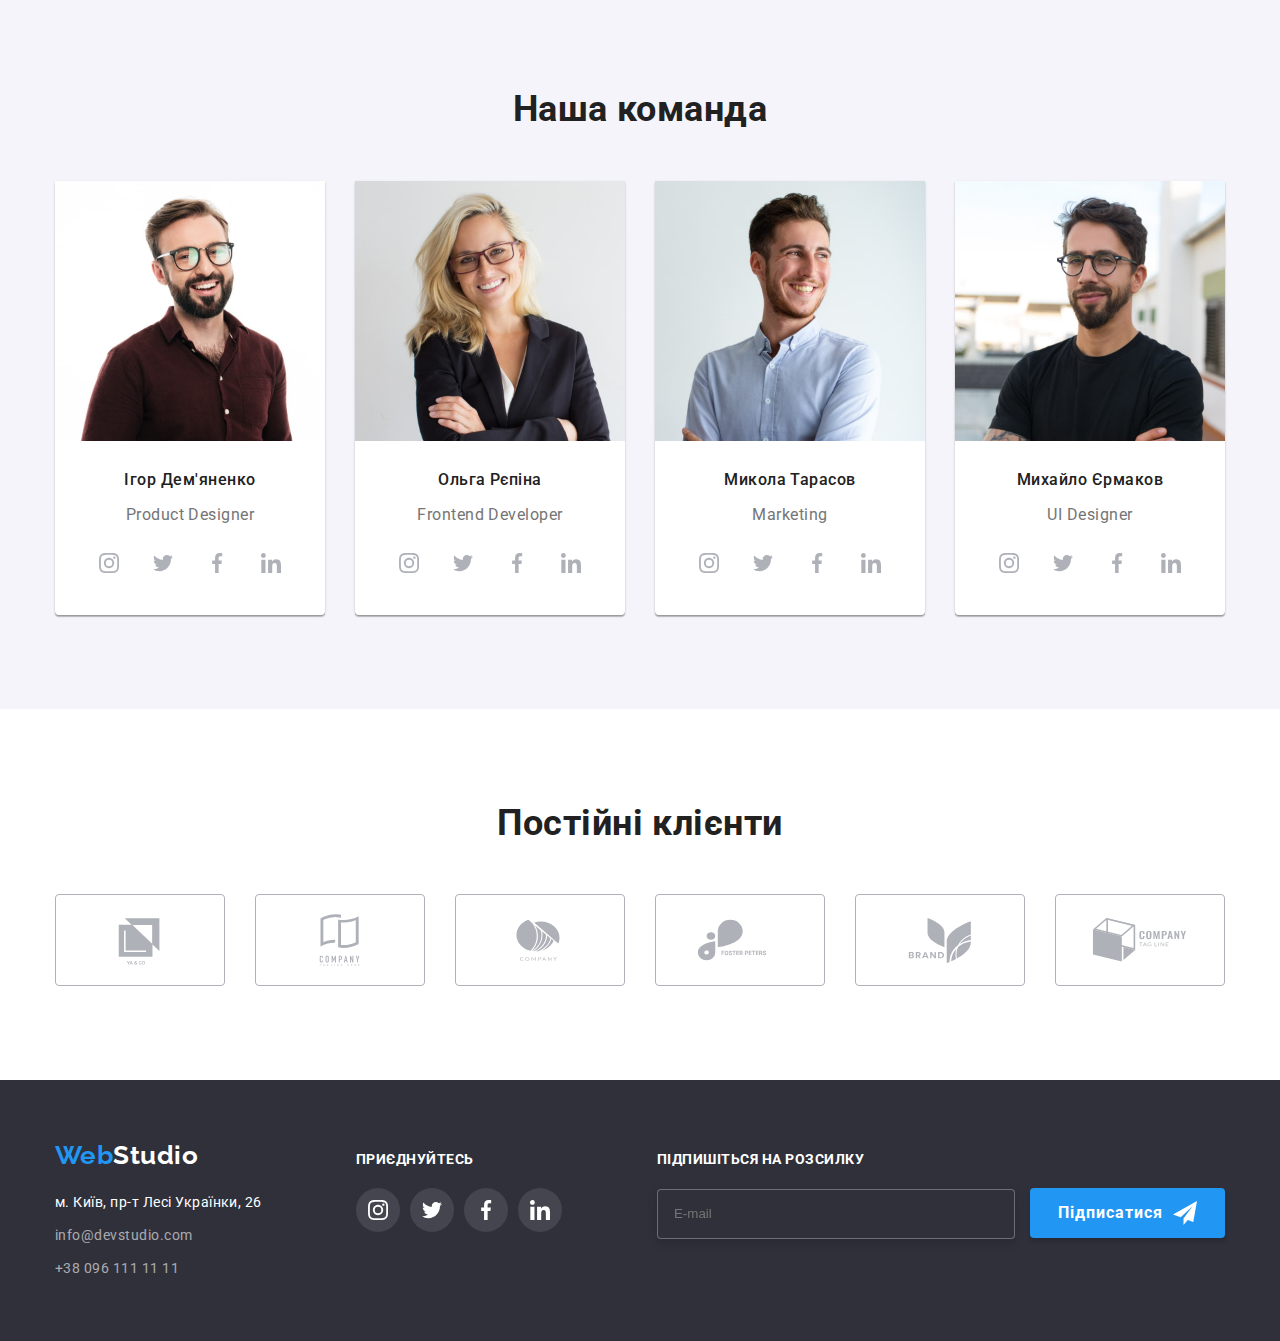
==== commit fbc65083: "Bugs fixed and improvements made" ====
--- a/index.html
+++ b/index.html
@@ -404,7 +404,7 @@
           <input
             class="footer-form-email"
             type="email"
-            name="mail"
+            name="newsletter_subscription"
             id="newslatter"
             placeholder="E-mail"
           />
@@ -423,43 +423,34 @@
         <b class="modal-title">Залиште свої дані, ми вам передзвонимо</b>
 
         <form class="modal-form" autocomplete="on">
-          <div role="form-group" class="modal-form-field">
+          <div role="group" class="modal-form-field">
             <label class="modal-form-label" for="name">Ім'я</label>
-            <svg class="modal-form-icon" width="18" height="18">
-              <use href="./images/symbol-defs.svg#person"></use>
-            </svg>
-            <input
-              class="modal-form-input"
-              type="text"
-              name="username"
-              id="name"
-            />
+            <div class="modal-form-thumb">
+              <svg class="modal-form-icon" width="18" height="18">
+                <use href="./images/symbol-defs.svg#person"></use>
+              </svg>
+              <input class="modal-form-input" type="text" name="username" id="name" />
+            </div>
           </div>
-          <div role="form-group" class="modal-form-field">
+          <div role="group" class="modal-form-field">
             <label class="modal-form-label" for="tel">Телефон</label>
-            <svg class="modal-form-icon" width="18" height="18">
-              <use href="./images/symbol-defs.svg#phone"></use>
-            </svg>
-            <input
-              class="modal-form-input"
-              type="tel"
-              name="phone_number"
-              id="tel"
-            />
+            <div class="modal-form-thumb">
+              <svg class="modal-form-icon" width="18" height="18">
+                <use href="./images/symbol-defs.svg#phone"></use>
+              </svg>
+              <input class="modal-form-input" type="tel" name="phone_number" id="tel" />
+            </div>
           </div>
-          <div role="form-group" class="modal-form-field">
+          <div role="group" class="modal-form-field">
             <label class="modal-form-label" for="mail">Пошта</label>
-            <svg class="modal-form-icon" width="18" height="18">
-              <use href="./images/symbol-defs.svg#email"></use>
-            </svg>
-            <input
-              class="modal-form-input"
-              type="email"
-              name="email_address"
-              id="mail"
-            />
+            <div class="modal-form-thumb">
+              <svg class="modal-form-icon" width="18" height="18">
+                <use href="./images/symbol-defs.svg#email"></use>
+              </svg>
+              <input class="modal-form-input" type="email" name="email_address" id="mail" />
+            </div>
           </div>
-          <div role="form-group" class="modal-form-field">
+          <div role="group" class="modal-form-field">
             <label class="modal-form-label" for="comment">Коментар</label>
             <textarea
               class="modal-form-input"
@@ -470,7 +461,11 @@
           </div>
           <label class="modal-form-accept">
             <input class="form-accept-input" type="checkbox" name="agreement" />
-            <span class="accept-icon"></span>
+            <span class="border-check">
+              <svg class="check-icon" width="16" height="15">
+                <use href="./images/symbol-defs.svg#check"></use>
+              </svg>
+            </span>
             Погоджуюся з розсилкою та приймаю<a class="accept-link link" href="#">Умови договору</a>
           </label>
           <button class="modal-form-button" type="submit">Відправити</button>
--- a/css/styles.css
+++ b/css/styles.css
@@ -590,7 +590,6 @@
 .footer-list {
   display: inline-flex;
   gap: 10px;
-  margin-right: 93px;
 }
 
 .footer-title {
@@ -618,6 +617,10 @@
 .footer-link:focus {
   background-color: var(--accent-color);
   border-radius: 50%;
+}
+
+.footer-form {
+  margin-left: auto;
 }
 
 .footer-form-title {
@@ -665,6 +668,7 @@
   font-weight: 700;
   font-size: 16px;
   line-height: 1.87;
+  letter-spacing: 0.06em;
 
   transition: background-color 250ms var(--titing-function);
 }
@@ -761,7 +765,6 @@
 }
 
 .modal-form-field {
-  position: relative;
   display: flex;
   flex-direction: column;
   margin-bottom: 10px;
@@ -774,6 +777,7 @@
 
   font-size: 12px;
   line-height: 1.17;
+  letter-spacing: 0.01em;
 }
 
 .modal-form-input {
@@ -784,18 +788,29 @@
   border: 1px solid rgba(33, 33, 33, 0.2);
   outline: none;
 
+  font-size: 12px;
+  line-height: 1.16;
+  letter-spacing: 0.01em;
+
   transition: border-color 250ms var(--titing-function);
 }
 
 .modal-form-input:focus-within {
   border-color: var(--accent-color);
+}
+
+.modal-form-thumb {
+  position: relative;
+  display: flex;
+  flex-direction: column;
 }
 
 .modal-form-icon {
   position: absolute;
   top: 50%;
-  left: 12px;
-
+  left: 5%;
+
+  transform: translate(-50%, -50%);
   transition: fill 250ms var(--titing-function);
 }
 
@@ -813,25 +828,22 @@
 .modal-form textarea::placeholder {
   color: rgba(117, 117, 117, 0.5);
   font-size: 12px;
-  line-height: 1.71;
+  line-height: 1.16;
   letter-spacing: 0.01em;
 }
 
 .modal-form-accept {
+  position: relative;
+  appearance: none;
+  
   display: flex;
   align-items: center;
+  justify-content: center;
   margin-top: 20px;
   margin-bottom: 30px;
 
   font-size: 14px;
   line-height: 1.71;
-}
-
-.modal-form-accept {
-  -webkit-appearance: none;
-  display: flex;
-  justify-content: center;
-  align-items: center;
 }
 
 .accept-link {
@@ -845,8 +857,12 @@
   appearance: none;
 }
 
-.accept-icon {
-  display: block;
+.form-accept-input:focus + .border-check {
+  border: 2px solid var(--accent-color);
+}
+
+.border-check {
+  position: relative;
   width: 16px;
   height: 15px;
   margin-right: 8px;
@@ -858,10 +874,15 @@
   border-color 250ms var(--titing-function);
 }
 
-.form-accept-input:checked + .accept-icon {
-  background-size: contain;
-  background-image: url(../images/full-check.svg);
-
+.check-icon {
+  position: absolute;
+  display: block;
+  top: 50%;
+  left: 50%;
+  transform: translate(-50%, -50%);
+}
+
+.form-accept-input:checked + .border-check {
   background-color: var(--accent-color);
   border-color: var(--accent-color);
   background-origin: border-box;
@@ -876,7 +897,6 @@
   background-color: var(--accent-color);
   border: none;
   border-radius: 4px;
-  box-shadow: 0px 4px 4px rgba(0, 0, 0, 0.15);
 
   font-weight: 700;
   font-size: 16px;
@@ -885,12 +905,14 @@
 
   cursor: pointer;
 
-  transition: background-color 250ms var(--titing-function);
+  transition: background-color 250ms var(--titing-function),
+  box-shadow 250ms var(--titing-function);
 }
 
 .modal-form-button:hover,
 .modal-form-button:focus {
   background-color: #188CE8;
+  box-shadow: 0px 4px 4px rgba(0, 0, 0, 0.15);
 }
 
 /* Portfolio main */
